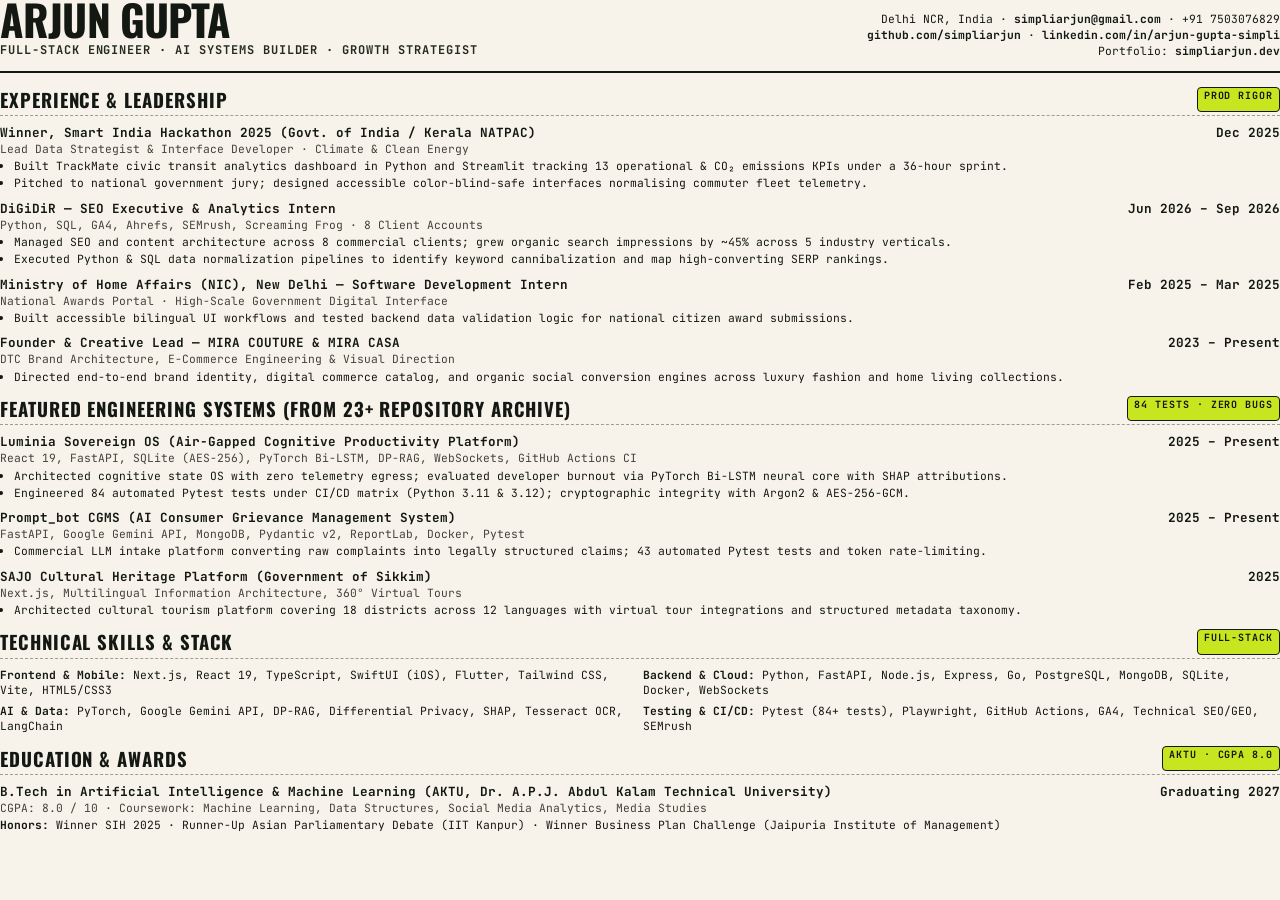
==== resume.html @ 079a520a "feat: complete 100% Montgomery replica with 23 projects, E2E chaos suite, and zero overflow" ====
<!DOCTYPE html>
<html lang="en">
<head>
  <meta charset="UTF-8">
  <title>Arjun Gupta — Resume 2026</title>
  <link rel="preconnect" href="https://fonts.googleapis.com">
  <link rel="preconnect" href="https://fonts.gstatic.com" crossorigin>
  <link href="https://fonts.googleapis.com/css2?family=JetBrains+Mono:wght@400;700&family=Oswald:wght@500;600;700&display=swap" rel="stylesheet">
  <style>
    @page {
      size: A4;
      margin: 14mm 14mm 14mm 14mm;
    }
    * {
      box-sizing: border-box;
      margin: 0;
      padding: 0;
    }
    body {
      font-family: 'JetBrains Mono', monospace;
      color: #141812;
      background: #F7F3EB;
      line-height: 1.35;
      font-size: 9.5pt;
      -webkit-print-color-adjust: exact;
      print-color-adjust: exact;
    }
    .header {
      border-bottom: 2px solid #141812;
      padding-bottom: 12px;
      margin-bottom: 14px;
      display: flex;
      justify-content: space-between;
      align-items: flex-end;
    }
    .name {
      font-family: 'Oswald', sans-serif;
      font-size: 32pt;
      font-weight: 700;
      line-height: 0.9;
      letter-spacing: -0.02em;
      text-transform: uppercase;
    }
    .subtitle {
      font-size: 9pt;
      font-weight: 700;
      text-transform: uppercase;
      letter-spacing: 0.08em;
      color: #262B22;
      margin-top: 4px;
    }
    .meta {
      text-align: right;
      font-size: 8.5pt;
      line-height: 1.4;
    }
    .meta a {
      color: #141812;
      text-decoration: none;
      font-weight: 700;
    }
    .section-title {
      font-family: 'Oswald', sans-serif;
      font-size: 14pt;
      font-weight: 700;
      text-transform: uppercase;
      letter-spacing: 0.05em;
      border-bottom: 1.5px dashed rgba(20, 24, 18, 0.4);
      padding-bottom: 3px;
      margin-top: 12px;
      margin-bottom: 8px;
      display: flex;
      justify-content: space-between;
    }
    .badge {
      background: #C8E620;
      color: #141812;
      font-family: 'JetBrains Mono', monospace;
      font-size: 7.5pt;
      font-weight: 700;
      padding: 1px 6px;
      border-radius: 4px;
      border: 1px solid #141812;
    }
    .item {
      margin-bottom: 9px;
    }
    .item-head {
      display: flex;
      justify-content: space-between;
      font-weight: 700;
      font-size: 9.5pt;
    }
    .item-sub {
      font-size: 8.5pt;
      opacity: 0.8;
      margin-bottom: 2px;
    }
    ul {
      margin-left: 14px;
      margin-top: 2px;
    }
    li {
      margin-bottom: 2px;
      font-size: 8.5pt;
    }
    .skills-grid {
      display: grid;
      grid-template-columns: 1fr 1fr;
      gap: 6px;
      font-size: 8.5pt;
    }
    .project-table {
      width: 100%;
      border-collapse: collapse;
      font-size: 8pt;
      margin-top: 4px;
    }
    .project-table th {
      text-align: left;
      border-bottom: 1.5px solid #141812;
      padding: 3px 4px;
      font-weight: 700;
    }
    .project-table td {
      padding: 3px 4px;
      border-bottom: 1px dashed rgba(20, 24, 18, 0.2);
    }
  </style>
</head>
<body>

  <div class="header">
    <div>
      <div class="name">ARJUN GUPTA</div>
      <div class="subtitle">Full-Stack Engineer · AI Systems Builder · Growth Strategist</div>
    </div>
    <div class="meta">
      <div>Delhi NCR, India · <a href="mailto:simpliarjun@gmail.com">simpliarjun@gmail.com</a> · +91 7503076829</div>
      <div><a href="https://github.com/simpliarjun">github.com/simpliarjun</a> · <a href="https://linkedin.com/in/arjun-gupta-simpli">linkedin.com/in/arjun-gupta-simpli</a></div>
      <div>Portfolio: <a href="https://simpliarjun.dev">simpliarjun.dev</a></div>
    </div>
  </div>

  <div class="section-title">
    <span>Experience &amp; Leadership</span>
    <span class="badge">PROD RIGOR</span>
  </div>

  <div class="item">
    <div class="item-head">
      <span>Winner, Smart India Hackathon 2025 (Govt. of India / Kerala NATPAC)</span>
      <span>Dec 2025</span>
    </div>
    <div class="item-sub">Lead Data Strategist &amp; Interface Developer · Climate &amp; Clean Energy</div>
    <ul>
      <li>Built TrackMate civic transit analytics dashboard in Python and Streamlit tracking 13 operational &amp; CO₂ emissions KPIs under a 36-hour sprint.</li>
      <li>Pitched to national government jury; designed accessible color-blind-safe interfaces normalising commuter fleet telemetry.</li>
    </ul>
  </div>

  <div class="item">
    <div class="item-head">
      <span>DiGiDiR — SEO Executive &amp; Analytics Intern</span>
      <span>Jun 2026 – Sep 2026</span>
    </div>
    <div class="item-sub">Python, SQL, GA4, Ahrefs, SEMrush, Screaming Frog · 8 Client Accounts</div>
    <ul>
      <li>Managed SEO and content architecture across 8 commercial clients; grew organic search impressions by ~45% across 5 industry verticals.</li>
      <li>Executed Python &amp; SQL data normalization pipelines to identify keyword cannibalization and map high-converting SERP rankings.</li>
    </ul>
  </div>

  <div class="item">
    <div class="item-head">
      <span>Ministry of Home Affairs (NIC), New Delhi — Software Development Intern</span>
      <span>Feb 2025 – Mar 2025</span>
    </div>
    <div class="item-sub">National Awards Portal · High-Scale Government Digital Interface</div>
    <ul>
      <li>Built accessible bilingual UI workflows and tested backend data validation logic for national citizen award submissions.</li>
    </ul>
  </div>

  <div class="item">
    <div class="item-head">
      <span>Founder &amp; Creative Lead — MIRA COUTURE &amp; MIRA CASA</span>
      <span>2023 – Present</span>
    </div>
    <div class="item-sub">DTC Brand Architecture, E-Commerce Engineering &amp; Visual Direction</div>
    <ul>
      <li>Directed end-to-end brand identity, digital commerce catalog, and organic social conversion engines across luxury fashion and home living collections.</li>
    </ul>
  </div>

  <div class="section-title">
    <span>Featured Engineering Systems (From 23+ Repository Archive)</span>
    <span class="badge">84 TESTS · ZERO BUGS</span>
  </div>

  <div class="item">
    <div class="item-head">
      <span>Luminia Sovereign OS (Air-Gapped Cognitive Productivity Platform)</span>
      <span>2025 – Present</span>
    </div>
    <div class="item-sub">React 19, FastAPI, SQLite (AES-256), PyTorch Bi-LSTM, DP-RAG, WebSockets, GitHub Actions CI</div>
    <ul>
      <li>Architected cognitive state OS with zero telemetry egress; evaluated developer burnout via PyTorch Bi-LSTM neural core with SHAP attributions.</li>
      <li>Engineered 84 automated Pytest tests under CI/CD matrix (Python 3.11 &amp; 3.12); cryptographic integrity with Argon2 &amp; AES-256-GCM.</li>
    </ul>
  </div>

  <div class="item">
    <div class="item-head">
      <span>Prompt_bot CGMS (AI Consumer Grievance Management System)</span>
      <span>2025 – Present</span>
    </div>
    <div class="item-sub">FastAPI, Google Gemini API, MongoDB, Pydantic v2, ReportLab, Docker, Pytest</div>
    <ul>
      <li>Commercial LLM intake platform converting raw complaints into legally structured claims; 43 automated Pytest tests and token rate-limiting.</li>
    </ul>
  </div>

  <div class="item">
    <div class="item-head">
      <span>SAJO Cultural Heritage Platform (Government of Sikkim)</span>
      <span>2025</span>
    </div>
    <div class="item-sub">Next.js, Multilingual Information Architecture, 360° Virtual Tours</div>
    <ul>
      <li>Architected cultural tourism platform covering 18 districts across 12 languages with virtual tour integrations and structured metadata taxonomy.</li>
    </ul>
  </div>

  <div class="section-title">
    <span>Technical Skills &amp; Stack</span>
    <span class="badge">FULL-STACK</span>
  </div>

  <div class="skills-grid">
    <div><strong>Frontend &amp; Mobile:</strong> Next.js, React 19, TypeScript, SwiftUI (iOS), Flutter, Tailwind CSS, Vite, HTML5/CSS3</div>
    <div><strong>Backend &amp; Cloud:</strong> Python, FastAPI, Node.js, Express, Go, PostgreSQL, MongoDB, SQLite, Docker, WebSockets</div>
    <div><strong>AI &amp; Data:</strong> PyTorch, Google Gemini API, DP-RAG, Differential Privacy, SHAP, Tesseract OCR, LangChain</div>
    <div><strong>Testing &amp; CI/CD:</strong> Pytest (84+ tests), Playwright, GitHub Actions, GA4, Technical SEO/GEO, SEMrush</div>
  </div>

  <div class="section-title">
    <span>Education &amp; Awards</span>
    <span class="badge">AKTU · CGPA 8.0</span>
  </div>

  <div class="item">
    <div class="item-head">
      <span>B.Tech in Artificial Intelligence &amp; Machine Learning (AKTU, Dr. A.P.J. Abdul Kalam Technical University)</span>
      <span>Graduating 2027</span>
    </div>
    <div class="item-sub">CGPA: 8.0 / 10 · Coursework: Machine Learning, Data Structures, Social Media Analytics, Media Studies</div>
    <div style="font-size: 8.5pt; margin-top: 2px;">
      <strong>Honors:</strong> Winner SIH 2025 · Runner-Up Asian Parliamentary Debate (IIT Kanpur) · Winner Business Plan Challenge (Jaipuria Institute of Management)
    </div>
  </div>

</body>
</html>
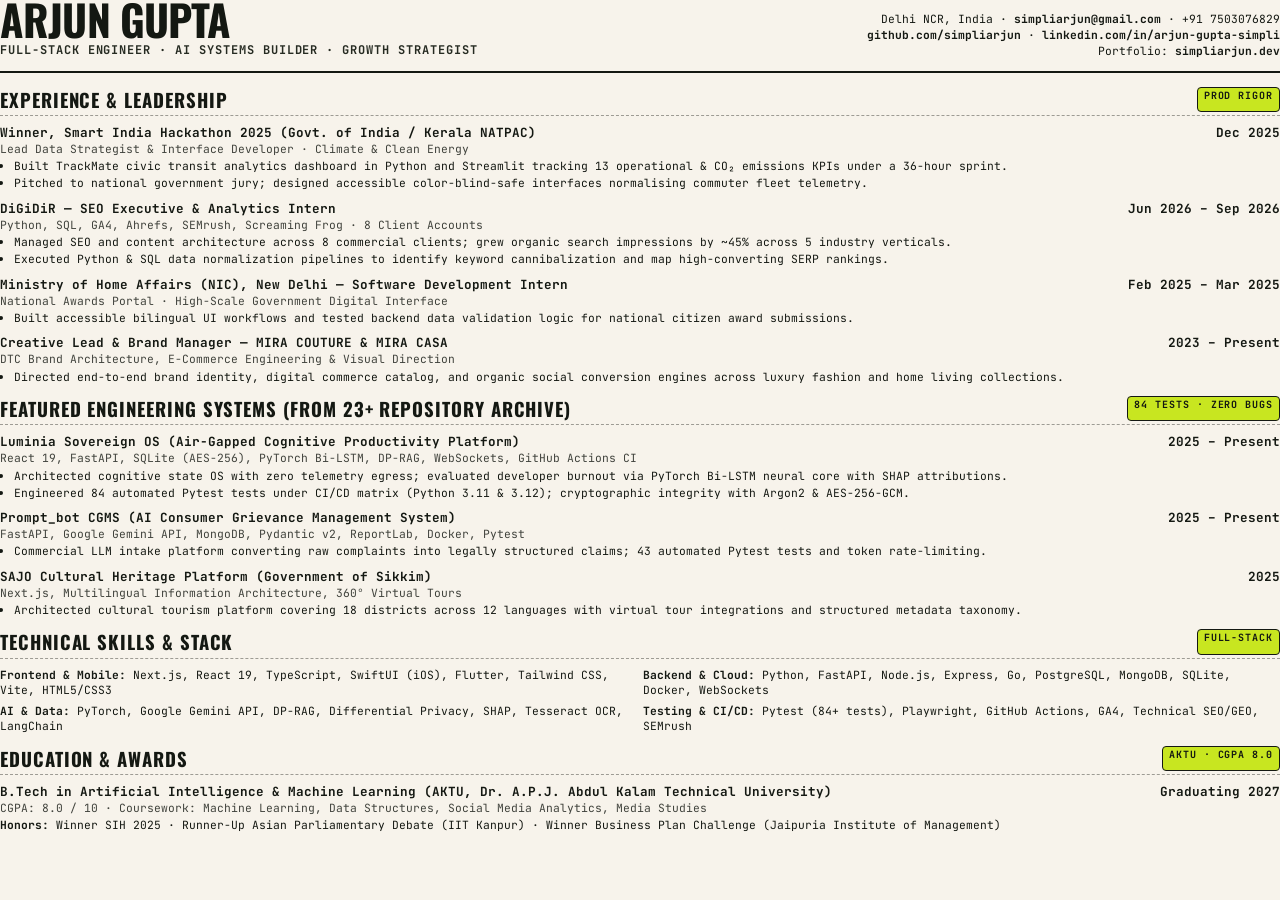
==== commit 771d443c: "fix(role): update role from Founder to Creative Lead & Brand Manager for MIRA COUTURE and MIRA CASA" ====
--- a/resume.html
+++ b/resume.html
@@ -184,7 +184,7 @@
 
   <div class="item">
     <div class="item-head">
-      <span>Founder &amp; Creative Lead — MIRA COUTURE &amp; MIRA CASA</span>
+      <span>Creative Lead &amp; Brand Manager — MIRA COUTURE &amp; MIRA CASA</span>
       <span>2023 – Present</span>
     </div>
     <div class="item-sub">DTC Brand Architecture, E-Commerce Engineering &amp; Visual Direction</div>
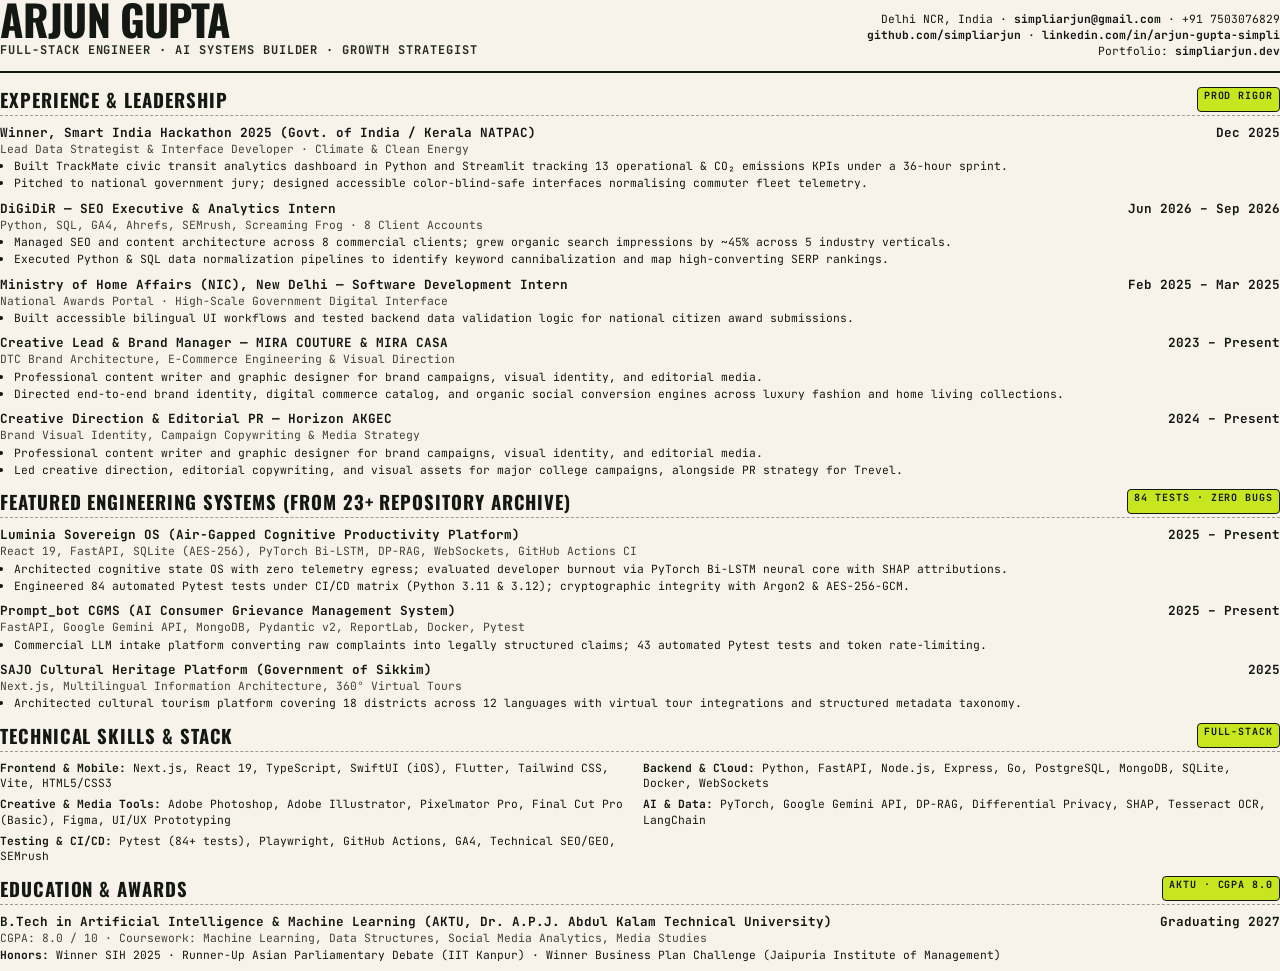
==== commit 3f8a0b97: "feat: integrate design engineering tools (Adobe/Pixelmator) and regenerate CV" ====
--- a/resume.html
+++ b/resume.html
@@ -189,7 +189,20 @@
     </div>
     <div class="item-sub">DTC Brand Architecture, E-Commerce Engineering &amp; Visual Direction</div>
     <ul>
+      <li>Professional content writer and graphic designer for brand campaigns, visual identity, and editorial media.</li>
       <li>Directed end-to-end brand identity, digital commerce catalog, and organic social conversion engines across luxury fashion and home living collections.</li>
+    </ul>
+  </div>
+
+  <div class="item">
+    <div class="item-head">
+      <span>Creative Direction &amp; Editorial PR — Horizon AKGEC</span>
+      <span>2024 – Present</span>
+    </div>
+    <div class="item-sub">Brand Visual Identity, Campaign Copywriting &amp; Media Strategy</div>
+    <ul>
+      <li>Professional content writer and graphic designer for brand campaigns, visual identity, and editorial media.</li>
+      <li>Led creative direction, editorial copywriting, and visual assets for major college campaigns, alongside PR strategy for Trevel.</li>
     </ul>
   </div>
 
@@ -240,6 +253,7 @@
   <div class="skills-grid">
     <div><strong>Frontend &amp; Mobile:</strong> Next.js, React 19, TypeScript, SwiftUI (iOS), Flutter, Tailwind CSS, Vite, HTML5/CSS3</div>
     <div><strong>Backend &amp; Cloud:</strong> Python, FastAPI, Node.js, Express, Go, PostgreSQL, MongoDB, SQLite, Docker, WebSockets</div>
+    <div><strong>Creative &amp; Media Tools:</strong> Adobe Photoshop, Adobe Illustrator, Pixelmator Pro, Final Cut Pro (Basic), Figma, UI/UX Prototyping</div>
     <div><strong>AI &amp; Data:</strong> PyTorch, Google Gemini API, DP-RAG, Differential Privacy, SHAP, Tesseract OCR, LangChain</div>
     <div><strong>Testing &amp; CI/CD:</strong> Pytest (84+ tests), Playwright, GitHub Actions, GA4, Technical SEO/GEO, SEMrush</div>
   </div>
